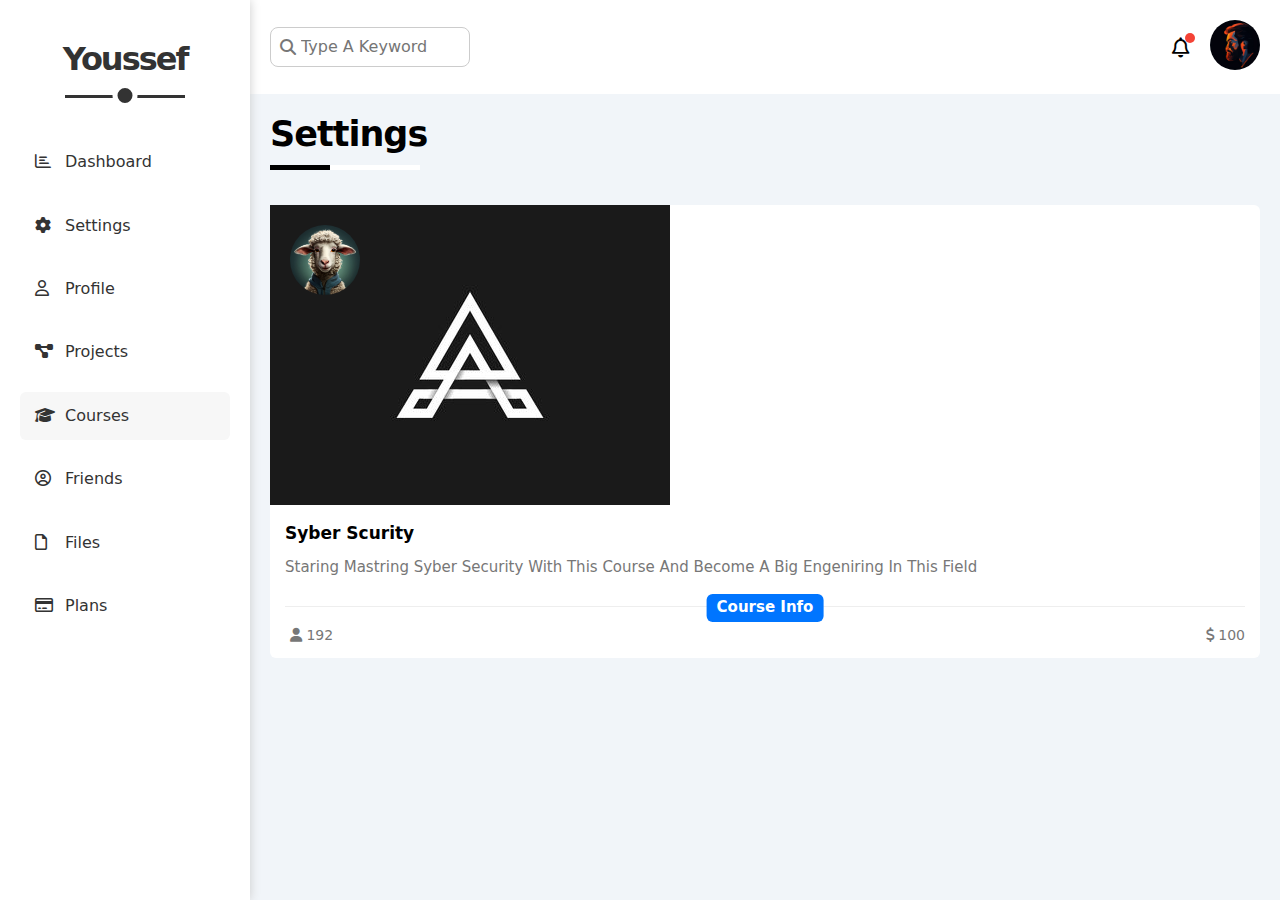
==== courses.html @ e4a26a08 "update the name of grid destribution" ====
<!DOCTYPE html>
<html lang="en">
<head>
    <meta charset="UTF-8">
    <meta name="viewport" content="width=device-width, initial-scale=1.0">
    <!-- framework file  -->
    <link rel="stylesheet" href="./css/framework.css">
    <!-- main css file for home page  -->
    <link rel="stylesheet" href="./css/dashboard.css">
    <!-- normalize css file  -->
    <link rel="stylesheet" href="./css/normalize.css">
    <!-- Font Awesome css file  -->
    <link rel="stylesheet" href="./css/all.min.css">
    <title>Dashboard</title>
</head>
<body>
    <div class="page d-flex">
        <!-- Start Side Bar  -->
        <div class="side-bar p-relative bg-white p-20">
            <h1 class="logo txt-c p-relative">Youssef</h1>
            <nav>
                <ul class="link">
                    <li class="rad-6 tt-capital"><a href="index.html"><i class="fa-regular fa-chart-bar fa-fw"></i><span class="hide-mobile">Dashboard</span></a></li>
                    <li class="rad-6 tt-capital"><a href="setting.html"><i class="fa-solid fa-gear fa-fw"></i><span class="hide-mobile">settings</span></a></li>
                    <li class="rad-6 tt-capital"><a href="profile.html"><i class="fa-regular fa-user fa-fw"></i><span class="hide-mobile">profile</span></a></li>
                    <li class="rad-6 tt-capital"><a href="projects.html"><i class="fa-solid fa-diagram-project fa-fw"></i><span class="hide-mobile">projects</span></a></li>
                    <li class="active rad-6 tt-capital"><a href="courses.html"><i class="fa-solid fa-graduation-cap fa-fw"></i><span class="hide-mobile">courses</span></a></li>
                    <li class="rad-6 tt-capital"><a href="friends.html"><i class="fa-regular fa-circle-user fa-fw"></i><span class="hide-mobile">friends</span></a></li>
                    <li class="rad-6 tt-capital"><a href="files.html"><i class="fa-regular fa-file fa-fw"></i><span class="hide-mobile">files</span></a></li>
                    <li class="rad-6 tt-capital"><a href="plans.html"><i class="fa-regular fa-credit-card fa-fw"></i><span class="hide-mobile">plans</span></a></li>
                </ul>
            </nav>
        </div>
        <!-- End Side Bar  -->
        <div class="content flex-1">
            <!-- Start Page header  -->
            <div class="header d-flex p-20 s-between aling-c bg-white p-relative">
                <div class="search p-relative">
                    <i class="fas fa-search p-absolute v-center"></i>
                    <input type="search" placeholder="type a keyword" class="p-10 rad-8">
                </div>
                <div class="profile flex-between">
                    <i class="fa-regular fa-bell fa-lg mr-20 p-relative"><span class="p-absolute rad-half"></span></i>
                    <a href="profile.html"><img src="./images/user-profile.jpeg" alt="user profile" class="rad-half"></a>
                </div>
            </div>
            <!-- End Page header  -->
            <h1 class="content-title">Settings</h1>
            <!-- Start Courses contents -->
            <div class="course-content grid-lg p-20">
                <div class="card bg-white rad-6 p-relative">
                    <img src="./images/team1.jpeg" alt="owner" class="p-absolute circle-110 left-0 top-0 p-20">
                    <img src="./images/course-01.jpg" alt="course imgae" class="mw-100">
                    <div class="info p-15 p-relative">
                        <h3 class="d-block fs-17 mb-10 tt-capital m-0">Syber Scurity</h3>
                        <p class="m-0 c-777 tt-capital fs-15 pb-25 lh-18 sp-border">Staring Mastring Syber security with this course and become a big engeniring in this field</p>
                        <span class="p-absolute h-center primary-button bg-blue bottom-0">Course info</span>
                    </div>
                    <div class="p-15 pt-5 d-flex s-between c-777 fs-14">
                        <div class="client">
                            <i class="fas fa-user pl-5"></i>
                            <span>192</span>
                        </div>
                        <div class="price">
                            <i class="fas fa-dollar pl-5"></i>
                            <span>100</span>
                        </div>
                    </div>
                </div>
            </div>
            <!-- End Courses content  -->
        </div>
    </div>
</body>
---- css/framework.css ----
/* Start Gloabl value  */
* {
    -webkit-box-sizing: border-box;
    -moz-box-sizing: border-box;
    -o-box-sizing: border-box;
    -ms-box-sizing: border-box;
    box-sizing: border-box;
    outline: none;
}
/* End Gloabl value  */

/* Variables  */
:root {
    --main-transition : .3s;
    --text-color: #777;
    --blue-color: #0075FF;
    --orange-color: #F59E0B;
    --green-color: #22C55E;
    --red-color: #F44336;
}
/* Variables  */

/* Start box  */
.d-block {
    display: block;
}
.d-flex {
    display: flex;
}
.flex-column {
    display: flex;
    flex-direction: column;
}
.flex-wrap {
    flex-wrap: wrap;
}
.s-between {
    justify-content: space-between;
}
.s-around {
    justify-content: space-around;
}
.flex-end {
    justify-content: flex-end;
}
.flex-start {
    justify-content: flex-start;
}
.aling-c {
    align-items: center;
}
.aling-start {
    align-items: flex-start;
}
.aling-end {
    align-items: flex-end;
}
.flex-1 {
    flex: 1;
}
.grow-1 {
    flex-grow: 1;
}
.grow-2 {
    flex-grow: 2;
}
.grow-3 {
    flex-grow: 3;
}
.flex-between {
    display: flex;
    justify-content: space-between;
    align-items: center;
}
.flex-center {
    display: flex;
    justify-content: center;
    align-items: center;
}
.mw-100 {
    max-width: 100%;
}
.full-w {
    width: 100%;
}
.full-h {
    height: 100%;
}
.circle-10 {
    width: 10px;
    height: 10px;
    border-radius: 50%;
}
.circle-20 {
    width: 20px;
    height: 20px;
    border-radius: 50%;
}
.circle-30 {
    width: 30px;
    height: 30px;
    border-radius: 50%;
}
.circle-40 {
    width: 40px;
    height: 40px;
    border-radius: 50%;
}
.circle-50 {
    width: 50px;
    height: 50px;
    border-radius: 50%;
}
.circle-60 {
    width: 60px;
    height: 60px;
    border-radius: 50%;
}
.circle-70 {
    width: 70px;
    height: 70px;
    border-radius: 50%;
}
.circle-80 {
    width: 80px;
    height: 80px;
    border-radius: 50%;
}
.circle-90 {
    width: 90px;
    height: 90px;
    border-radius: 50%;
}
.circle-100 {
    width: 100px;
    height: 100px;
    border-radius: 50%;
}
.circle-110 {
    width: 110px;
    height: 110px;
    border-radius: 50%;
}
.circle-120 {
    width: 120px;
    height: 120px;
    border-radius: 50%;
}

/* Start box  */

/* Start Color  */
.c-white {
    color: #fff;
}
.c-777 {
    color: #777;
}
.black-c {
    color: #000;
}
.blue-c {
    color: var(--blue-color);
}
.green-c {
    color: var(--green-color);
}
.orange-c {
    color: var(--orange-color);
}
.red-c {
    color: var(--red-color);
}
.bg-white {
    background-color: white;
}
.bg-eee {
    background-color: #EEEEEE;
}
.bg-blue {
    background-color: var(--blue-color);
}
.bg-green {
    background-color: var(--green-color);
}
.bg-orange {
    background-color: var(--orange-color);
}
.bg-red {
    background-color: var(--red-color);
}
/* End Color  */

/* Start Padding & Margin & gap  */
.p-5-10 {
    padding: 5px 10px;
}
.p-10 {
    padding: 10px;
}
.p-15 {
    padding: 15px;
}
.p-20 {
    padding: 20px;
}
.p-25 {
    padding: 25px;
}
.p-30 {
    padding: 30px;
}
.p-35 {
    padding: 35px;
}
.pt-5 {
    padding-top: 5px;
}
.pt-10 {
    padding-top: 10px;
}
.pt-15 {
    padding-top: 15px;
}
.pt-20 {
    padding-top: 20px;
}
.pt-25 {
    padding-top: 25px;
}
.pr-5 {
    padding-right: 5px;
}
.pr-10 {
    padding-right: 10px;
}
.pr-15 {
    padding-right: 15px;
}
.pr-20 {
    padding-right: 20px;
}
.pr-25 {
    padding-right: 25px;
}
.pb-5 {
    padding-bottom: 5px;
}
.pb-10 {
    padding-bottom: 10px;
}
.pb-15 {
    padding-bottom: 15px;
}
.pb-20 {
    padding-bottom: 20px;
}
.pb-25 {
    padding-bottom: 25px;
}
.pl-5 {
    padding-left: 5px;
}
.pl-10 {
    padding-left: 10px;
}
.pl-15 {
    padding-left: 15px;
}
.pl-20 {
    padding-left: 20px;
}
.pl-25 {
    padding-left: 25px;
}
.m-0 {
    margin: 0;
}
.m-15-0 {
    margin: 15px 0;
}
.mt-5 {
    margin-top: 5px;
}
.mt-10 {
    margin-top: 10px;
}
.mt-15 {
    margin-top: 15px;
}
.mt-20 {
    margin-top: 20px;
}
.mt-25 {
    margin-top: 25px;
}
.mr-10 {
    margin-right: 10px;
}
.mr-20 {
    margin-right: 20px;
}
.mb-5 {
    margin-bottom: 5px;
}
.mb-10 {
    margin-bottom: 10px;
}
.mb-15 {
    margin-bottom: 15px;
}
.mb-20 {
    margin-bottom: 20px;
}
.mb-25 {
    margin-bottom: 25px;
}
.ml-auto {
    margin-left: auto;
}
.ml-20 {
    margin-left: 20px;
}
.gap-5 {
    gap: 5px;
}
.gap-10 {
    gap: 10px;
}
.gap-15 {
    gap: 15px;
}
.gap-20 {
    gap: 20px;
}
.gap-25 {
    gap: 25px;
}
.gap-30 {
    gap: 30px;
}
.gap-35 {
    gap: 35px;
}
.gap-40 {
    gap: 40px;
}
/* End Padding & Margin  */

/* Start Postion  */
.p-relative {
    position: relative;
}
.p-absolute {
    position: absolute;
}
.v-center {
    top: 50%;
    transform: translateY(-50%);
}
.h-center {
    left: 50%;
    transform: translateX(-50%);
}
.top-0 {
    top: 0;
}
.top-100 {
    top: 100%;
}
.right-0 {
    right: 0;
}
.right-100 {
    right: 100%;
}
.bottom-0 {
    bottom: 0;
}
.bottom-100 {
    bottom: 100%;
}
.left-0 {
    left: 0;
}
.left-100 {
    left: 100%;
}
/* End Postion  */

/* Start Font  */
.txt-c {
    text-align: center;
}
.txt-l {
    text-align: left;
}
.txt-r {
    text-align: right;
}
.tt-capital {
    text-transform: capitalize;
}
.fw-normal {
    font-weight: normal;
}
.fw-bold {
    font-weight: bold;
}
.fs-11 {
    font-size: 11px;
}
.fs-12 {
    font-size: 12px;
}
.fs-13 {
    font-size: 13px;
}
.fs-14 {
    font-size: 14px;
}
.fs-15 {
    font-size: 15px;
}
.fs-17 {
    font-size: 17px;
}
.fs-18 {
    font-size: 18px;
}
.fs-19 {
    font-size: 19px;
}
.lh-16 {
    line-height: 1.6;
}
.lh-18 {
    line-height: 1.8;
}
/* End Font  */

/* Start Border  */
.rad-6 {
    border-radius: 6px;
}
.rad-8 {
    border-radius: 8px;
}
.rad-half {
    border-radius: 50%;
}
.b-none {
    border: none;
}
/* End Border  */

/* Start Responsive  */
@media (max-width:767px) {
    .hide-mobile {
        display: none;
    }
    .block-mobile {
        display: block;
    }
    .column-mobile {
        flex-direction: column;
    }
    .txt-c-mobile {
        text-align: center;
    }
}
.responsive-table {
    overflow-x: auto;
}
/* End Responsive  */

/* Start State  */
.pointer {
    cursor: pointer;
}
/* End State  */

/* Start Components  */

/* Content Title  */
.content-title {
    position: relative;
    text-transform: capitalize;
    letter-spacing: -1px;
    font-size: 35px;
    padding: 20px;
    margin: 0 0 10px 0;
}
.content-title::after {
    content: "";
    position: absolute;
    width: 150px;
    height: 5px;
    left: 20px;
    bottom: 5px;
    background-image: linear-gradient(90deg, black 40%, white 40%);
}

/* Grid Disrbuation  */
@media (min-width:768px) {
    .grid-400 {
        display: grid;
        grid-template-columns: repeat(auto-fill,minmax(400px,1fr));
        gap: 20px;
    }
    .grid-400 > div {
        margin: 0 !important;
    }
}
/* Buttons  */
.primary-button {
    padding: 5px 10px;
    color: #fff;
    font-weight: bold;
    font-size: 15px;
    border-radius: 6px;
    text-transform: capitalize;
    display: flex;
    justify-content: center;
    align-items: center;
    width: fit-content;
    border: none;
}

/* seperator border  */
.sp-border {
    border-bottom: 1px solid #eee;
}

/* switch button  */
.switch-btn {
    align-self: flex-end;
}
.switch-btn input {
    appearance: none;
}
.switch-btn label {
    position: relative;
    display: block;
    width: 70px;
    height: 30px;
    border: 1px solid #ccc;
    border-left: none;
    border-radius: 16px;
    overflow: hidden;
    cursor: pointer;
}
.switch-btn label::before {
    font-family: "Font Awesome 6 Free";
    content: "\f00d";
    font-weight: 900;
    left: 0;
    position: absolute;
    width: fit-content;
    height: 100%;
    background-color: #ccc;
    display: flex;
    align-items: center;
    padding: 0 10px;
    border-radius: 16px;
    color: #fff;
}
.switch-btn label::after {
    position: absolute;
    font-family: "Font Awesome 6 Free";
    content: "\f00c";
    font-weight: 900;
    width: calc(100%  + 1px);
    height: calc(100%  + 2px);
    background-color: var(--blue-color);
    border-radius: 10px;
    left: -101%;
    transition: var(--main-transition);
    display: flex;
    align-items: center;
    justify-content: flex-end;
    padding: 0 10px 0 0;
    box-sizing: border-box;
    color: #fff;
}
.switch-btn input:checked + label::after{
    left: 0;
}

/* Primary Checkbox  */

.primary-checkbox {
    display: flex;
    flex-direction: row-reverse;
    justify-content: flex-end;
    align-items: center;
    user-select: none;
}
.primary-checkbox > input {
    visibility: hidden;
}
.primary-checkbox > div {
    width: 14px;
    height: 14px;
    border-radius: 3px;
    border: 1px solid #aaa;
    margin-right: 10px;
    position: relative;
    transition: .3s;
}
.primary-checkbox:hover > div {
    border: 1px solid var(--blue-color);
}
.primary-checkbox > div::before {
    content: "\f00c";
    font-family: "Font Awesome 6 Free";
    font-weight: 900;
    position: absolute;
    left: 50%;
    top: 50%;
    transform: translate(-50%,-50%) rotate(230deg);
    font-size: 11px;
    width: 0%;
    height: 0%;
    border-radius: 3px;
    color: #fff;
    background-color: var(--blue-color);
    z-index: 2;
    display: flex;
    opacity: 0;
    justify-content: center;
    align-items: center;
    transition: .3s;
}
.primary-checkbox > input:checked + div::before {
    width: 100%;
    height: 100%;
    opacity: 1;
    transform: translate(-50%,-50%) rotate(0deg);
    border: 1px solid var(--blue-color);
}

/* Circle Checkbox  */

.primary-radio {
    display: flex;
    flex-direction: row-reverse;
    justify-content: flex-end;
    align-items: center;
    user-select: none;
}
.primary-radio > input {
    visibility: hidden;
}
.primary-radio > div {
    width: 20px;
    height: 20px;
    border-radius: 50%;
    border: 2px solid #aaa;
    margin-right: 10px;
    position: relative;
    transition: .3s;
}
.primary-radio > div::before {
    content: "";
    position: absolute;
    left: 50%;
    top: 50%;
    transform: translate(-50%,-50%);
    font-size: 11px;
    width: 0%;
    height: 0%;
    border-radius: 50%;
    color: #fff;
    background-color: var(--blue-color);
    z-index: 2;
    display: flex;
    opacity: 0;
    justify-content: center;
    align-items: center;
    transition: .3s;
}
.primary-radio > input:checked + div {
    border: 2px solid var(--blue-color);
}
.primary-radio > input:checked + div::before {
    width: 60%;
    height: 60%;
    opacity: 1;
    transform: translate(-50%,-50%);
}

/* pro radio button  */
.pro-radio > input[type = "radio"]{
    display: none;
}
.pro-radio > div{
    display: flex;
    flex-direction: column;
    align-items: center;
    gap: 10px;
    border: 2px solid #eee;
    padding: 20px;
    border-radius: 8px;
    transition: .3s;
}
.pro-radio > input[type = "radio"]:checked + div {
    border-color: var(--blue-color);
    color: var(--blue-color);
}

/* End Components  */
---- css/dashboard.css ----
/* Start Global Properties  */
* {
    -webkit-box-sizing: border-box;
    -moz-box-sizing: border-box;
    -o-box-sizing: border-box;
    -ms-box-sizing: border-box;
    box-sizing: border-box;
    outline: none;
}

body {
    font-family: system-ui, -apple-system, BlinkMacSystemFont, 'Segoe UI', Roboto, Oxygen, Ubuntu, Cantarell, 'Open Sans', 'Helvetica Neue', sans-serif;
}

html {
    scroll-behavior: smooth;
}

a {
    text-decoration: none;
}

ul {
    list-style: none;
    padding: 0;
}

::placeholder {
    transition: var(--main-transition);
}

:focus::placeholder {
    opacity: 0;
}

/* End Global Properties  */

/* Start Variables  */
:root {
    --main-transition : .3s;
    --text-color: #777;
    --blue-color: #0075FF;
    --orange-color: #F59E0B;
    --green-color: #22C55E;
    --red-color: #F44336;
}
/* End Variables  */

.page {
    background-color: #F1F5F9;
    min-height: 100vh;
}

/* Start side bar  */
.side-bar {
    color: #333;
    width: 250px;
    box-shadow: 0 0 10px #ccc;
    z-index: 1;
}

@media (max-width:767px) {
    .side-bar {
        width: 60px;
        padding: 10px;
    }
}

.side-bar .logo{
    margin-bottom: 60px;
    letter-spacing: -2px;
}

@media (min-width:768px) {
    .side-bar .logo::before,
    .side-bar .logo::after {
        content: "";
        position: absolute;
        left: 50%;
        background-color: #333;
        transform: translateX(-50%);
    }
    .side-bar .logo::before {  
        height: 3px;
        width: 120px;
        bottom: -20px;
    }
    .side-bar .logo::after {
        height: 15px;
        width: 15px;
        border-radius: 50%;
        border: 5px solid #fff;
        bottom: -30px;
    }
}

@media (max-width:767px) {
    .side-bar .logo {
        font-size: 15px;
        margin-bottom: 15px;
    }
}

.side-bar nav ul li{
    margin-bottom: 15px;
    transition: var(--main-transition);
}

.side-bar nav ul li:hover {
    background-color: #f7f7f7;
}

.side-bar nav ul li a{
    display: block;
    padding: 15px;
    color: #333;
}

.side-bar nav ul li i{
    padding-right: 30px;
}

.page .side-bar .link .active {
    background-color: #f7f7f7;
}
/* End side bar  */

.page .content {
    overflow: hidden;
}

/* Start Page Header  */
.header .search i{
    left: 10px;
    color: var(--text-color);
}

.header .search input{
    border: 1px solid #ccc;
    padding: 10px 20px 10px 30px;
    width: 200px;
    transition: var(--main-transition);
}

@media (min-width:768px) {
    .header .search input:focus {
        width: 300px;
    }
}

.header .search input::placeholder {
    text-transform: capitalize;
}

.header .profile i span{
    background-color: #F44336;
    width: 10px;
    height: 10px;
    bottom: 5px;
    right: -5px;
}

.header img {
    width: 50px;
}
/* End Page he.header  */

/* Start Dashboard Content  */

.dashboard-content .box{
    margin-bottom: 20px;
    overflow: hidden;
}

/* Welcome  */

.dashboard-content .box .head span {
    color: var(--text-color);
}

.dashboard-content .box .head .image img {
    width: 200px;
}

.dashboard-content .box .head > img {
    width: 60px;
    bottom: -30px;
    border: 5px solid #fff;
}

.dashboard-content .box .sumrise {
    margin: 50px 0 10px;
    border: 2px solid #f5f5f5;
    border-left: none;
    border-right: none;
    padding-top: 0;  
}

.dashboard-content .box .sumrise h4{
    font-size: 18px;
    font-weight: normal;
}

.dashboard-content .box .sumrise span{
    color: var(--text-color);
    font-size: 15px;
}

.dashboard-content .box .button .profile-button {
    background-color: var(--blue-color);
}

/* Quick Draft  */

.dashboard-content .box .draft input {
    margin-bottom: 30px;
}

.dashboard-content .box .draft input::placeholder {
    transition: var(--main-transition);
}

.dashboard-content .box .draft input:focus::placeholder {
    opacity: 0;
}

.dashboard-content .box .draft textarea {
    resize: none;
    height: 200px;
}

.dashboard-content .box .draft textarea::placeholder {
    transition: var(--main-transition);
}

.dashboard-content .box .draft textarea:focus::placeholder {
    opacity: 0;
} 

.dashboard-content .box .save-button {
    background-color: var(--blue-color);
}
/* End Dashboard Content  */

/* Start Targets  */

.dashboard-content .box .progress:not(:last-of-type) {
    margin-bottom: 10px;
}

.dashboard-content .box .progress:first-of-type .icon{
    background-color: #CCE3FF;
}

.dashboard-content .box .progress:nth-of-type(2) .icon{
    background-color: #FDECCE;
}

.dashboard-content .box .progress:last-of-type .icon{
    background-color: #D3F3DF;
}

.dashboard-content .box .progress .icon  {
    font-size: 20px;
}

.dashboard-content .box .progress:first-of-type .icon i{
    color: var(--blue-color);
}

.dashboard-content .box .progress:nth-of-type(2) .icon i{
    color: var(--orange-color);
}

.dashboard-content .box .progress:last-of-type .icon i{
    color: var(--green-color);
}


.dashboard-content .box .progress .info h3{
    margin: 10px 0;
}

.dashboard-content .box .progress .info span:first-of-type {
    color: var(--text-color);
}

.dashboard-content .box .progress .info .progress-bar {
    display: block;
    height: 5px;
}

.dashboard-content .box .progress .info .prog::before {
    content: "";
    position: absolute;
    width: 100%;
    height: 100%;
    left: 0;
    bottom: 0;
    z-index: 0;
}

.dashboard-content .box .progress .info .progress-bar::after {
    content: attr(data-progress);
    position: absolute;
    color: #fff;
    height: 10px;
    width: 15px;
    border-radius: 4px;
    display: flex;
    justify-content: center;
    align-items: center;
    left: 100%;
    bottom: 15px;
    padding: 5px 8px;
    text-align: center;
    font-size: 10px;
    z-index: 0;
    transform: translateX(-50%);
}

.dashboard-content .box .progress:first-of-type .info .progress-bar::after {
    background-color: var(--blue-color);
}

.dashboard-content .box .progress:nth-of-type(2) .info .progress-bar::after {
    background-color: var(--orange-color);
}

.dashboard-content .box .progress:last-of-type .info .progress-bar::after {
    background-color: var(--green-color);
}

.dashboard-content .box .progress .info .progress-bar::before {
    content: "";
    position: absolute;
    color: #fff;
    height: 0;
    width: 0;
    left: 100%;
    transform: translateX(-50%);
    bottom: 0px;
    z-index: 0;
    border: 10px solid;
}

.dashboard-content .box .progress:first-of-type .info .progress-bar::before {
    border-color: var(--blue-color) transparent transparent transparent;
}

.dashboard-content .box .progress:nth-of-type(2) .info .progress-bar::before {
    border-color: var(--orange-color) transparent transparent transparent;
}

.dashboard-content .box .progress:last-of-type .info .progress-bar::before {
    border-color: var(--green-color) transparent transparent transparent;
}

.dashboard-content .box .progress:first-of-type .info .prog::before {
    background-color: #CCE3FF;
}

.dashboard-content .box .progress:nth-of-type(2) .info .prog::before {
    background-color: #FDECCE;
}

.dashboard-content .box .progress:last-of-type .info .prog::before {
    background-color: #D3F3DF;
}

.dashboard-content .box .progress:first-of-type .info .progress-bar{
    background-color: var(--blue-color);
}

.dashboard-content .box .progress:nth-of-type(2) .info .progress-bar{
    background-color: var(--orange-color);
}

.dashboard-content .box .progress:last-of-type .info .progress-bar{
    background-color: var(--green-color);
}
/* End Targets  */

/* Start Stats  */
.dashboard-content .box .tickets {
    flex-wrap: wrap;
}

.dashboard-content .box .tickets .ticket {
    flex-basis: calc((100% - 20px) / 2);
    border: 1px solid #ccc;
}

.dashboard-content .box .tickets .ticket h2{
    margin: 10px 0 5px;
}

.dashboard-content .box .tickets .ticket span{
    font-size: 14px;
}
/* End Stats  */

/* Start latest News  */
.dashboard-content .box .reports .report {
    margin-bottom: 15px;
    padding: 15px 0;
}

.dashboard-content .box .reports .report:not(:last-child) {
    border-bottom: 1px solid #eee;
}

@media (min-width:768px) {
    .dashboard-content .box .reports .report .report-short img {
        width: 100px;
    }
}

.dashboard-content .box .reports .report .report-short p {
    font-size: 14px;
}

.dashboard-content .box .reports .report span {
    width: 100px;
}
/* End latest News  */

/* Start latest tasks  */

.dashboard-content .box .tasks .task {
    padding: 10px 0;
}

.dashboard-content .box .tasks .task:not(:last-child) {
    border-bottom: 1px solid #eee;
}

.dashboard-content .box .tasks .task.done {
    text-decoration: line-through;
    opacity: .4;
}

.dashboard-content .box .tasks .task .delete {
    transition: var(--main-transition);
}

.dashboard-content .box .tasks .task .delete:hover {
    color: var(--red-color);
}

/* End latest tasks  */

/* Start latest files  */
.dashboard-content .box .files .file {
    padding: 10px 0;
}

.dashboard-content .box .files .file:not(:last-child) {
    border-bottom: 1px solid #eee;
}

.dashboard-content .box .files .file img {
    width: 40px;
    max-width: 100%;
}
/* End latest files  */

/* Start last projects  */
.dashboard-content .box .pointes .point span {
    width: 30px;
    height: 30px;
    border: 3px solid var(--blue-color);
}

.dashboard-content .box .pointes .point:not(:last-child) span::before {
    content: "";
    position: absolute;
    width: 3px;
    height: 25px;
    background-color: var(--blue-color);
    left: 50%;
    top: 100%;
    transform: translateX(-50%);
}

.dashboard-content .box .pointes .point span::after {
    content: "";
    position: absolute;
    width: 20px;
    height: 20px;
    border-radius: 50%;
    left: 50%;
    top: 50%;
    transform: translate(-50%,-50%);
}

.dashboard-content .box .pointes .point span.releized::after  {
    background-color: var(--blue-color);
}

.dashboard-content .box .pointes .point span.next::after  {
    animation: color-change .8s linear infinite alternate;
}

.dashboard-content .box .project-image {
    width: 150px;
    animation: fly 2s ease-in;
}

@keyframes fly {
    0% {
        transform: translateY(0);
    }
    100% {
        transform: translateY(-500px);
    }
}

@keyframes color-change {
    from {
        background-color: #fff;
    }
    to {
        background-color: #CCE3FF;
    }
}
/* End last projects  */

/* Start reminders  */

.dashboard-content .box .reminder > span {
    width: 20px;
    height: 20px;
}

.dashboard-content .box .reminder > div {
    padding: 5px 20px;
}

.dashboard-content .box .reminder .detail::before {
    content: "";
    position: absolute;
    width: 3px;
    height: 100%;
    top: 0;
    left: 0;
}

.dashboard-content .box .reminder:nth-of-type(1) .detail::before{
    background-color: var(--blue-color);
}

.dashboard-content .box .reminder:nth-of-type(2) .detail::before{
    background-color: var(--orange-color);
}
.dashboard-content .box .reminder:nth-of-type(3) .detail::before{
    background-color: var(--green-color);
}

.dashboard-content .box .reminder:nth-of-type(4) .detail::before{
    background-color: var(--red-color);
}

/* End reminders  */

/* Start Post  */

/* There is nothing  */

/* End Post  */

/* Start Social  */

.dashboard-content .box .social {
    padding: 15px 10px 15px 60px;
    height: 60px;
}

.dashboard-content .box .social.twitter {
    background-color: #D2ECFC;
    color: #1DA1F2;
}

.dashboard-content .box .social.facebook {
    background-color: #D1E4FC;
    color: #1877F2;
}

.dashboard-content .box .social.youtube {
    background-color: #FFCCCC;
    color: #FF2D2D;
}
.dashboard-content .box .social.linkedin {
    background-color: #CCE4F0;
    color: #0077B5;
}

.dashboard-content .box .social span:first-of-type {
    width: 50px;
    height: 100%;
    z-index: 1;
}

.dashboard-content .box .social.twitter span:first-of-type  {
    background-color: #1DA1F2;
}

.dashboard-content .box .social.facebook span:first-of-type  {
    background-color: #1877F2;
}

.dashboard-content .box .social.youtube span:first-of-type  {
    background-color: #FF2D2D;
}

.dashboard-content .box .social.linkedin span:first-of-type  {
    background-color: #0077B5;
}

.dashboard-content .box .social span:last-of-type {
    right: 10px;
}

.dashboard-content .box .social.twitter span:last-of-type {
    background-color: #1DA1F2;
}

.dashboard-content .box .social.facebook span:last-of-type {
    background-color: #1877F2;
}

.dashboard-content .box .social.youtube span:last-of-type {
    background-color: #FF2D2D;
}

.dashboard-content .box .social.linkedin span:last-of-type {
    background-color: #0077B5;
}

/* End Social  */

/* Start Projects  */
.dashboard-content .projects {
    grid-column: 1 / -1;
    overflow-x: auto;
}

.dashboard-content .projects table {
    border-collapse: collapse;
    min-width: 1000px;
}

.dashboard-content .projects table td{
    padding: 15px 10px;
    border: 1px solid #eee;
}

.dashboard-content .projects table img {
    width: 40px;
    border: 2px solid #fff;
    position: relative;
    z-index: 0;
}

.dashboard-content .projects table img:hover {
    z-index: 1;
}

.dashboard-content .projects table td img:not(:first-child) {
    margin-left: -20px;
}
/* ENd Projects  */

/* Start Css for Settings Page  */

.settings-content > div {
    margin-bottom: 20px;
    overflow: hidden;
}

/* Start Site Control  */

.settings-content .site-control textarea {
    height: 200px;
    resize: none;
    border: 1px solid #ccc;
}

.settings-content .site-control textarea::placeholder {
    font-family: monospace;
    font-size: 1rem;
    transition: var(--main-transition);
}

.settings-content .site-control textarea:focus::placeholder {
    opacity: 0;
}

/* End Site Control  */

/* Start General Info  */

.general-info form input:not([type = "submit"]) {
    border: 1px solid #ccc;
}

.general-info form input[type = "email"] {
    color: var(--text-color);
    background-color: #F1F5F9;
    cursor: not-allowed;
}
/* End General Info  */

/* Start Security Info  */

.security-info > div:nth-of-type(3) input[type="submit"] {
    color: #000;
    font-weight: normal;
}

/* End Security Info  */

/* Start Social info  */

.social-info .social {
    overflow: hidden;
    border: 1px solid #ddd;
}

.social-info .social .icon {
    width: 45px;
    height: 45px;
}

.social-info .social input {
    height: 45px;
    border: 1px solid #ddd;
    border-style: none none none solid;
    cursor: not-allowed;
}

/* End Social info  */

/* Start Widgets Control  */

/* End Widgets Control  */

/* Start Backup Manager  */

.backup-manager .plan {
    padding: 20px 0;
    border-top: 1px solid #eee;
}

/* End Backup Manager  */

/* End Css for Settings Page  */

/* Start Css for Profile Page  */

.presentation  .avatar{
    border-right: 1px solid #eee;
}

@media (max-width:767px) {
    .presentation  .avatar {
        border-bottom: 1px solid #eee;
        border-right: none;
    }
}

.presentation  .avatar .progress {
    width: 150px;
}

.presentation  .avatar .progress span{
    height: 10px;
}

.presentation .details .info {
    transition: var(--main-transition);
}

.presentation .details .info:hover {
    background-color: #f8f8f8;
}

.presentation .details .info .content {
    flex-wrap: wrap;
}

@media (max-width:767px) {
    .presentation .details {
        text-align: center;
    }
}

.presentation .details .info .content > div {
    min-width: 250px;
}

.presentation .details .switch-btn-profile-version {
    display: flex;
    justify-content: left;
}

@media (max-width:767px) {
    .presentation .details .switch-btn-profile-version {
        justify-content: center;
    }
}

.presentation .details .switch-btn-profile-version > label {
    width: 100px;
    height: 25px;
}

/* Start My skills  */

.profile-content .my-skills > div div{
    color: #000;
}

/* End My skills  */

/* End Css for Profile Page  */

/* Start Css for Projects Page  */

.projects-content > div {
    margin-bottom: 20px;
    overflow: hidden;
}

.projects-content .card .team img {
    border: 3px solid #fff;
    position: relative;
    z-index: 1;
}

.projects-content .card .team img:hover {
    z-index: 2;
}

.projects-content .card .team img:not(:first-of-type) {
    margin-left: -20px;
}

.projects-content .card div:nth-of-type(2) span {
    color: #000;
    font-weight: normal;
}

.projects-content .card .progress-price .progress-bar {
    width: 250px;
}

.projects-content .card .progress-price .progress-bar span {
    height: 10px;
}

/* End Css for Projects Page  */
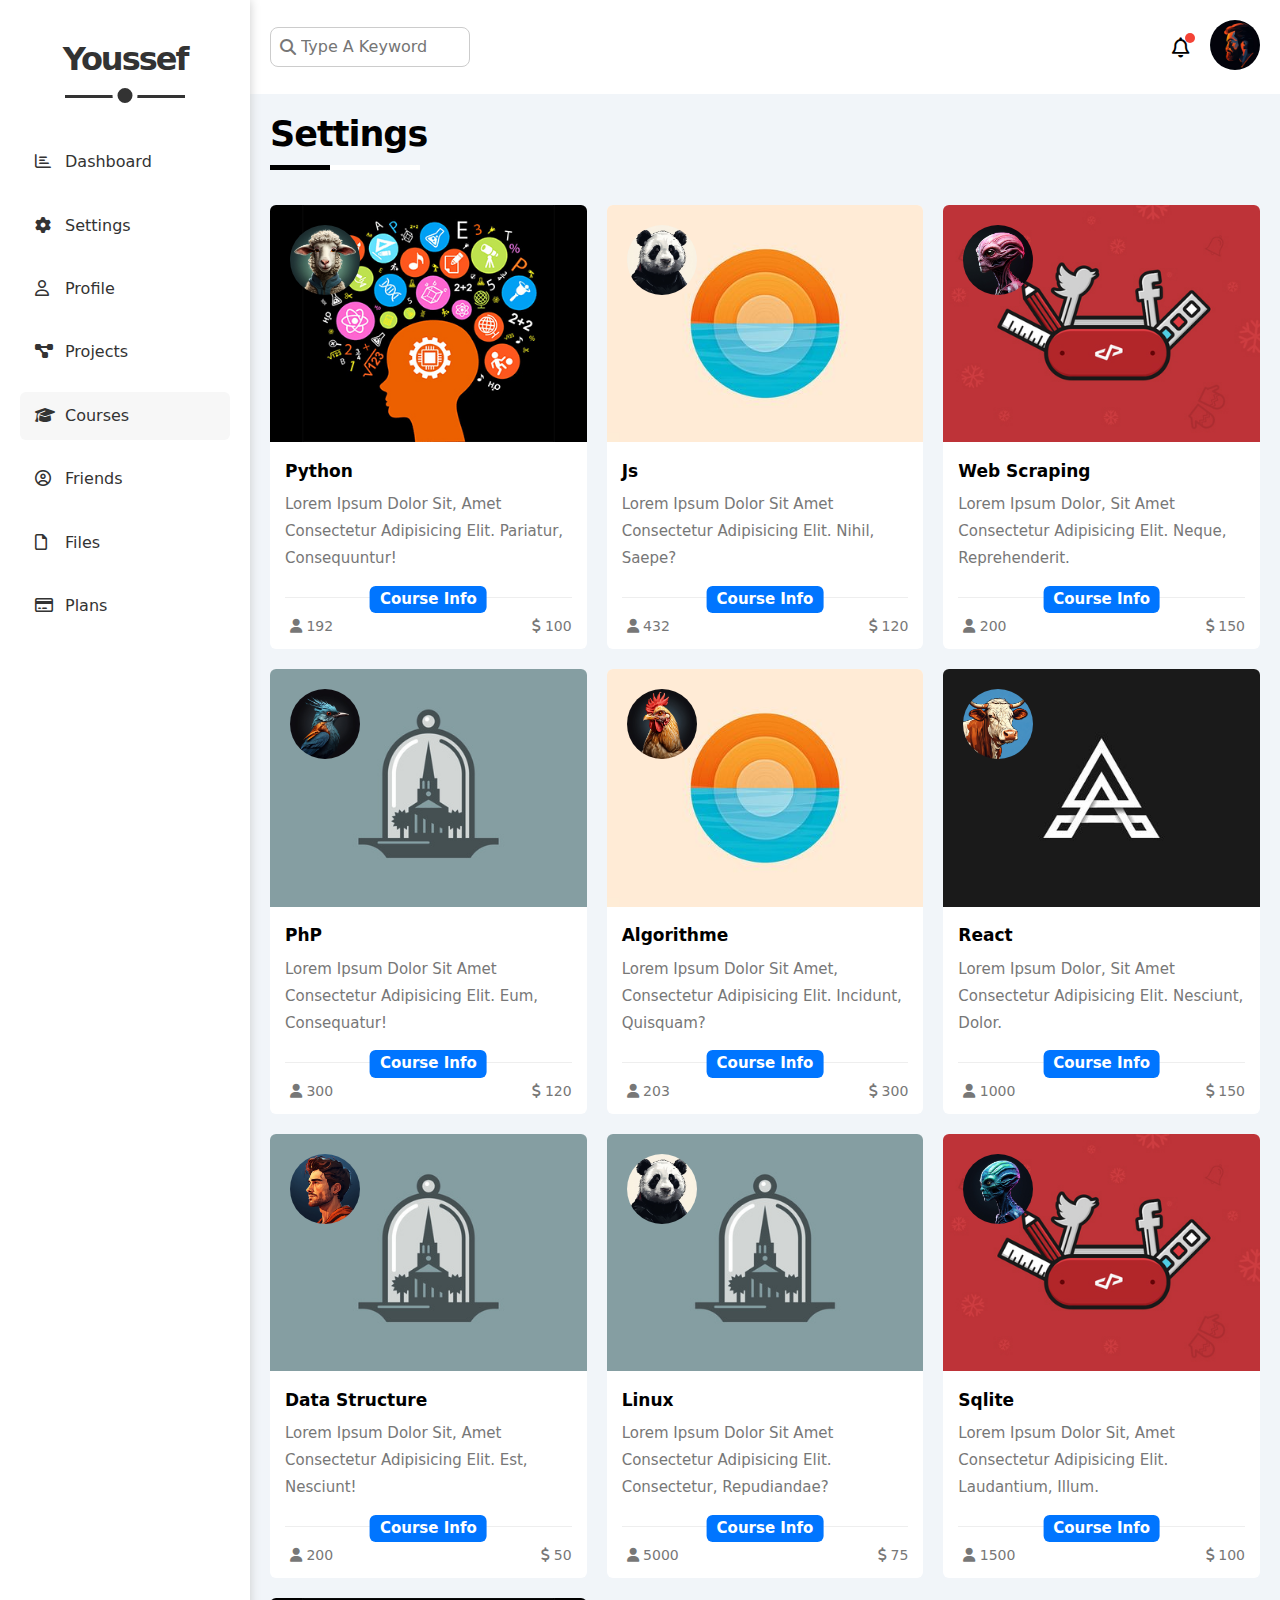
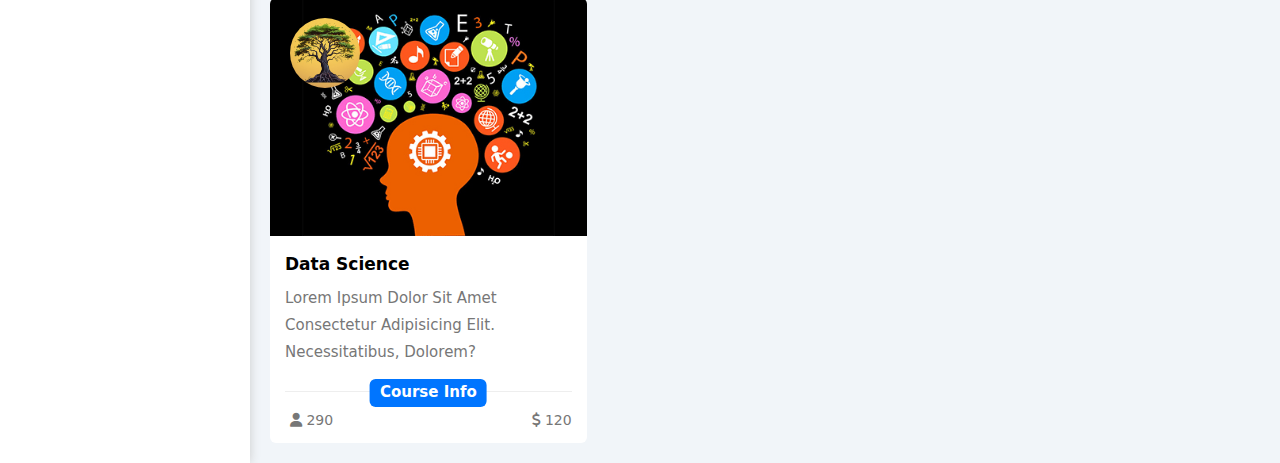
==== commit 28cee239: "add Courses page" ====
--- a/courses.html
+++ b/courses.html
@@ -47,13 +47,13 @@
             <!-- End Page header  -->
             <h1 class="content-title">Settings</h1>
             <!-- Start Courses contents -->
-            <div class="course-content grid-lg p-20">
+            <div class="course-content grid-300 p-20">
                 <div class="card bg-white rad-6 p-relative">
                     <img src="./images/team1.jpeg" alt="owner" class="p-absolute circle-110 left-0 top-0 p-20">
-                    <img src="./images/course-01.jpg" alt="course imgae" class="mw-100">
-                    <div class="info p-15 p-relative">
-                        <h3 class="d-block fs-17 mb-10 tt-capital m-0">Syber Scurity</h3>
-                        <p class="m-0 c-777 tt-capital fs-15 pb-25 lh-18 sp-border">Staring Mastring Syber security with this course and become a big engeniring in this field</p>
+                    <img src="./images/course-02.jpg" alt="course image" class="mw-100">
+                    <div class="info p-15 p-relative">
+                        <h3 class="d-block fs-17 mb-10 tt-capital m-0">Python</h3>
+                        <p class="m-0 c-777 tt-capital fs-15 pb-25 lh-18 sp-border">Lorem ipsum dolor sit, amet consectetur adipisicing elit. Pariatur, consequuntur!</p>
                         <span class="p-absolute h-center primary-button bg-blue bottom-0">Course info</span>
                     </div>
                     <div class="p-15 pt-5 d-flex s-between c-777 fs-14">
@@ -64,6 +64,177 @@
                         <div class="price">
                             <i class="fas fa-dollar pl-5"></i>
                             <span>100</span>
+                        </div>
+                    </div>
+                </div>
+                <div class="card bg-white rad-6 p-relative">
+                    <img src="./images/team3.jpeg" alt="owner" class="p-absolute circle-110 left-0 top-0 p-20">
+                    <img src="./images/course-03.jpg" alt="course image" class="mw-100">
+                    <div class="info p-15 p-relative">
+                        <h3 class="d-block fs-17 mb-10 tt-capital m-0">Js</h3>
+                        <p class="m-0 c-777 tt-capital fs-15 pb-25 lh-18 sp-border">Lorem ipsum dolor sit amet consectetur adipisicing elit. Nihil, saepe?</p>
+                        <span class="p-absolute h-center primary-button bg-blue bottom-0">Course info</span>
+                    </div>
+                    <div class="p-15 pt-5 d-flex s-between c-777 fs-14">
+                        <div class="client">
+                            <i class="fas fa-user pl-5"></i>
+                            <span>432</span>
+                        </div>
+                        <div class="price">
+                            <i class="fas fa-dollar pl-5"></i>
+                            <span>120</span>
+                        </div>
+                    </div>
+                </div>
+                <div class="card bg-white rad-6 p-relative">
+                    <img src="./images/team2.jpeg" alt="owner" class="p-absolute circle-110 left-0 top-0 p-20">
+                    <img src="./images/course-05.jpg" alt="course image" class="mw-100">
+                    <div class="info p-15 p-relative">
+                        <h3 class="d-block fs-17 mb-10 tt-capital m-0">Web Scraping</h3>
+                        <p class="m-0 c-777 tt-capital fs-15 pb-25 lh-18 sp-border">Lorem ipsum dolor, sit amet consectetur adipisicing elit. Neque, reprehenderit.</p>
+                        <span class="p-absolute h-center primary-button bg-blue bottom-0">Course info</span>
+                    </div>
+                    <div class="p-15 pt-5 d-flex s-between c-777 fs-14">
+                        <div class="client">
+                            <i class="fas fa-user pl-5"></i>
+                            <span>200</span>
+                        </div>
+                        <div class="price">
+                            <i class="fas fa-dollar pl-5"></i>
+                            <span>150</span>
+                        </div>
+                    </div>
+                </div>
+                <div class="card bg-white rad-6 p-relative">
+                    <img src="./images/team11.jpeg" alt="owner" class="p-absolute circle-110 left-0 top-0 p-20">
+                    <img src="./images/course-04.jpg" alt="course image" class="mw-100">
+                    <div class="info p-15 p-relative">
+                        <h3 class="d-block fs-17 mb-10 tt-capital m-0">PhP</h3>
+                        <p class="m-0 c-777 tt-capital fs-15 pb-25 lh-18 sp-border">Lorem ipsum dolor sit amet consectetur adipisicing elit. Eum, consequatur!</p>
+                        <span class="p-absolute h-center primary-button bg-blue bottom-0">Course info</span>
+                    </div>
+                    <div class="p-15 pt-5 d-flex s-between c-777 fs-14">
+                        <div class="client">
+                            <i class="fas fa-user pl-5"></i>
+                            <span>300</span>
+                        </div>
+                        <div class="price">
+                            <i class="fas fa-dollar pl-5"></i>
+                            <span>120</span>
+                        </div>
+                    </div>
+                </div>
+                <div class="card bg-white rad-6 p-relative">
+                    <img src="./images/team12.jpeg" alt="owner" class="p-absolute circle-110 left-0 top-0 p-20">
+                    <img src="./images/course-03.jpg" alt="course image" class="mw-100">
+                    <div class="info p-15 p-relative">
+                        <h3 class="d-block fs-17 mb-10 tt-capital m-0">Algorithme</h3>
+                        <p class="m-0 c-777 tt-capital fs-15 pb-25 lh-18 sp-border">Lorem ipsum dolor sit amet, consectetur adipisicing elit. Incidunt, quisquam?</p>
+                        <span class="p-absolute h-center primary-button bg-blue bottom-0">Course info</span>
+                    </div>
+                    <div class="p-15 pt-5 d-flex s-between c-777 fs-14">
+                        <div class="client">
+                            <i class="fas fa-user pl-5"></i>
+                            <span>203</span>
+                        </div>
+                        <div class="price">
+                            <i class="fas fa-dollar pl-5"></i>
+                            <span>300</span>
+                        </div>
+                    </div>
+                </div>
+                <div class="card bg-white rad-6 p-relative">
+                    <img src="./images/team9.jpeg" alt="owner" class="p-absolute circle-110 left-0 top-0 p-20">
+                    <img src="./images/course-01.jpg" alt="course image" class="mw-100">
+                    <div class="info p-15 p-relative">
+                        <h3 class="d-block fs-17 mb-10 tt-capital m-0">React</h3>
+                        <p class="m-0 c-777 tt-capital fs-15 pb-25 lh-18 sp-border">Lorem ipsum dolor, sit amet consectetur adipisicing elit. Nesciunt, dolor.</p>
+                        <span class="p-absolute h-center primary-button bg-blue bottom-0">Course info</span>
+                    </div>
+                    <div class="p-15 pt-5 d-flex s-between c-777 fs-14">
+                        <div class="client">
+                            <i class="fas fa-user pl-5"></i>
+                            <span>1000</span>
+                        </div>
+                        <div class="price">
+                            <i class="fas fa-dollar pl-5"></i>
+                            <span>150</span>
+                        </div>
+                    </div>
+                </div>
+                <div class="card bg-white rad-6 p-relative">
+                    <img src="./images/team4.jpeg" alt="owner" class="p-absolute circle-110 left-0 top-0 p-20">
+                    <img src="./images/course-04.jpg" alt="course image" class="mw-100">
+                    <div class="info p-15 p-relative">
+                        <h3 class="d-block fs-17 mb-10 tt-capital m-0">Data Structure</h3>
+                        <p class="m-0 c-777 tt-capital fs-15 pb-25 lh-18 sp-border">Lorem ipsum dolor sit, amet consectetur adipisicing elit. Est, nesciunt!</p>
+                        <span class="p-absolute h-center primary-button bg-blue bottom-0">Course info</span>
+                    </div>
+                    <div class="p-15 pt-5 d-flex s-between c-777 fs-14">
+                        <div class="client">
+                            <i class="fas fa-user pl-5"></i>
+                            <span>200</span>
+                        </div>
+                        <div class="price">
+                            <i class="fas fa-dollar pl-5"></i>
+                            <span>50</span>
+                        </div>
+                    </div>
+                </div>
+                <div class="card bg-white rad-6 p-relative">
+                    <img src="./images/team3.jpeg" alt="owner" class="p-absolute circle-110 left-0 top-0 p-20">
+                    <img src="./images/course-04.jpg" alt="course image" class="mw-100">
+                    <div class="info p-15 p-relative">
+                        <h3 class="d-block fs-17 mb-10 tt-capital m-0">Linux</h3>
+                        <p class="m-0 c-777 tt-capital fs-15 pb-25 lh-18 sp-border">Lorem ipsum dolor sit amet consectetur adipisicing elit. Consectetur, repudiandae?</p>
+                        <span class="p-absolute h-center primary-button bg-blue bottom-0">Course info</span>
+                    </div>
+                    <div class="p-15 pt-5 d-flex s-between c-777 fs-14">
+                        <div class="client">
+                            <i class="fas fa-user pl-5"></i>
+                            <span>5000</span>
+                        </div>
+                        <div class="price">
+                            <i class="fas fa-dollar pl-5"></i>
+                            <span>75</span>
+                        </div>
+                    </div>
+                </div>
+                <div class="card bg-white rad-6 p-relative">
+                    <img src="./images/team8.jpeg" alt="owner" class="p-absolute circle-110 left-0 top-0 p-20">
+                    <img src="./images/course-05.jpg" alt="course image" class="mw-100">
+                    <div class="info p-15 p-relative">
+                        <h3 class="d-block fs-17 mb-10 tt-capital m-0">Sqlite</h3>
+                        <p class="m-0 c-777 tt-capital fs-15 pb-25 lh-18 sp-border">Lorem ipsum dolor sit, amet consectetur adipisicing elit. Laudantium, illum.</p>
+                        <span class="p-absolute h-center primary-button bg-blue bottom-0">Course info</span>
+                    </div>
+                    <div class="p-15 pt-5 d-flex s-between c-777 fs-14">
+                        <div class="client">
+                            <i class="fas fa-user pl-5"></i>
+                            <span>1500</span>
+                        </div>
+                        <div class="price">
+                            <i class="fas fa-dollar pl-5"></i>
+                            <span>100</span>
+                        </div>
+                    </div>
+                </div>
+                <div class="card bg-white rad-6 p-relative">
+                    <img src="./images/team10.jpeg" alt="owner" class="p-absolute circle-110 left-0 top-0 p-20">
+                    <img src="./images/course-02.jpg" alt="course image" class="mw-100">
+                    <div class="info p-15 p-relative">
+                        <h3 class="d-block fs-17 mb-10 tt-capital m-0">Data Science</h3>
+                        <p class="m-0 c-777 tt-capital fs-15 pb-25 lh-18 sp-border">Lorem ipsum dolor sit amet consectetur adipisicing elit. Necessitatibus, dolorem?</p>
+                        <span class="p-absolute h-center primary-button bg-blue bottom-0">Course info</span>
+                    </div>
+                    <div class="p-15 pt-5 d-flex s-between c-777 fs-14">
+                        <div class="client">
+                            <i class="fas fa-user pl-5"></i>
+                            <span>290</span>
+                        </div>
+                        <div class="price">
+                            <i class="fas fa-dollar pl-5"></i>
+                            <span>120</span>
                         </div>
                     </div>
                 </div>
--- a/css/framework.css
+++ b/css/framework.css
@@ -509,6 +509,16 @@
         gap: 20px;
     }
     .grid-400 > div {
+        margin: 0 !important;
+    }
+}
+@media (min-width:768px) {
+    .grid-300 {
+        display: grid;
+        grid-template-columns: repeat(auto-fill,minmax(300px,1fr));
+        gap: 20px;
+    }
+    .grid-300 > div {
         margin: 0 !important;
     }
 }
--- a/css/dashboard.css
+++ b/css/dashboard.css
@@ -859,4 +859,11 @@
     height: 10px;
 }
 
-/* End Css for Projects Page  */+/* End Css for Projects Page  */
+
+/* Start Css for Courses  */
+.course-content .card{
+    margin-bottom: 20px;
+    overflow: hidden;
+}
+/* End Css for Courses  */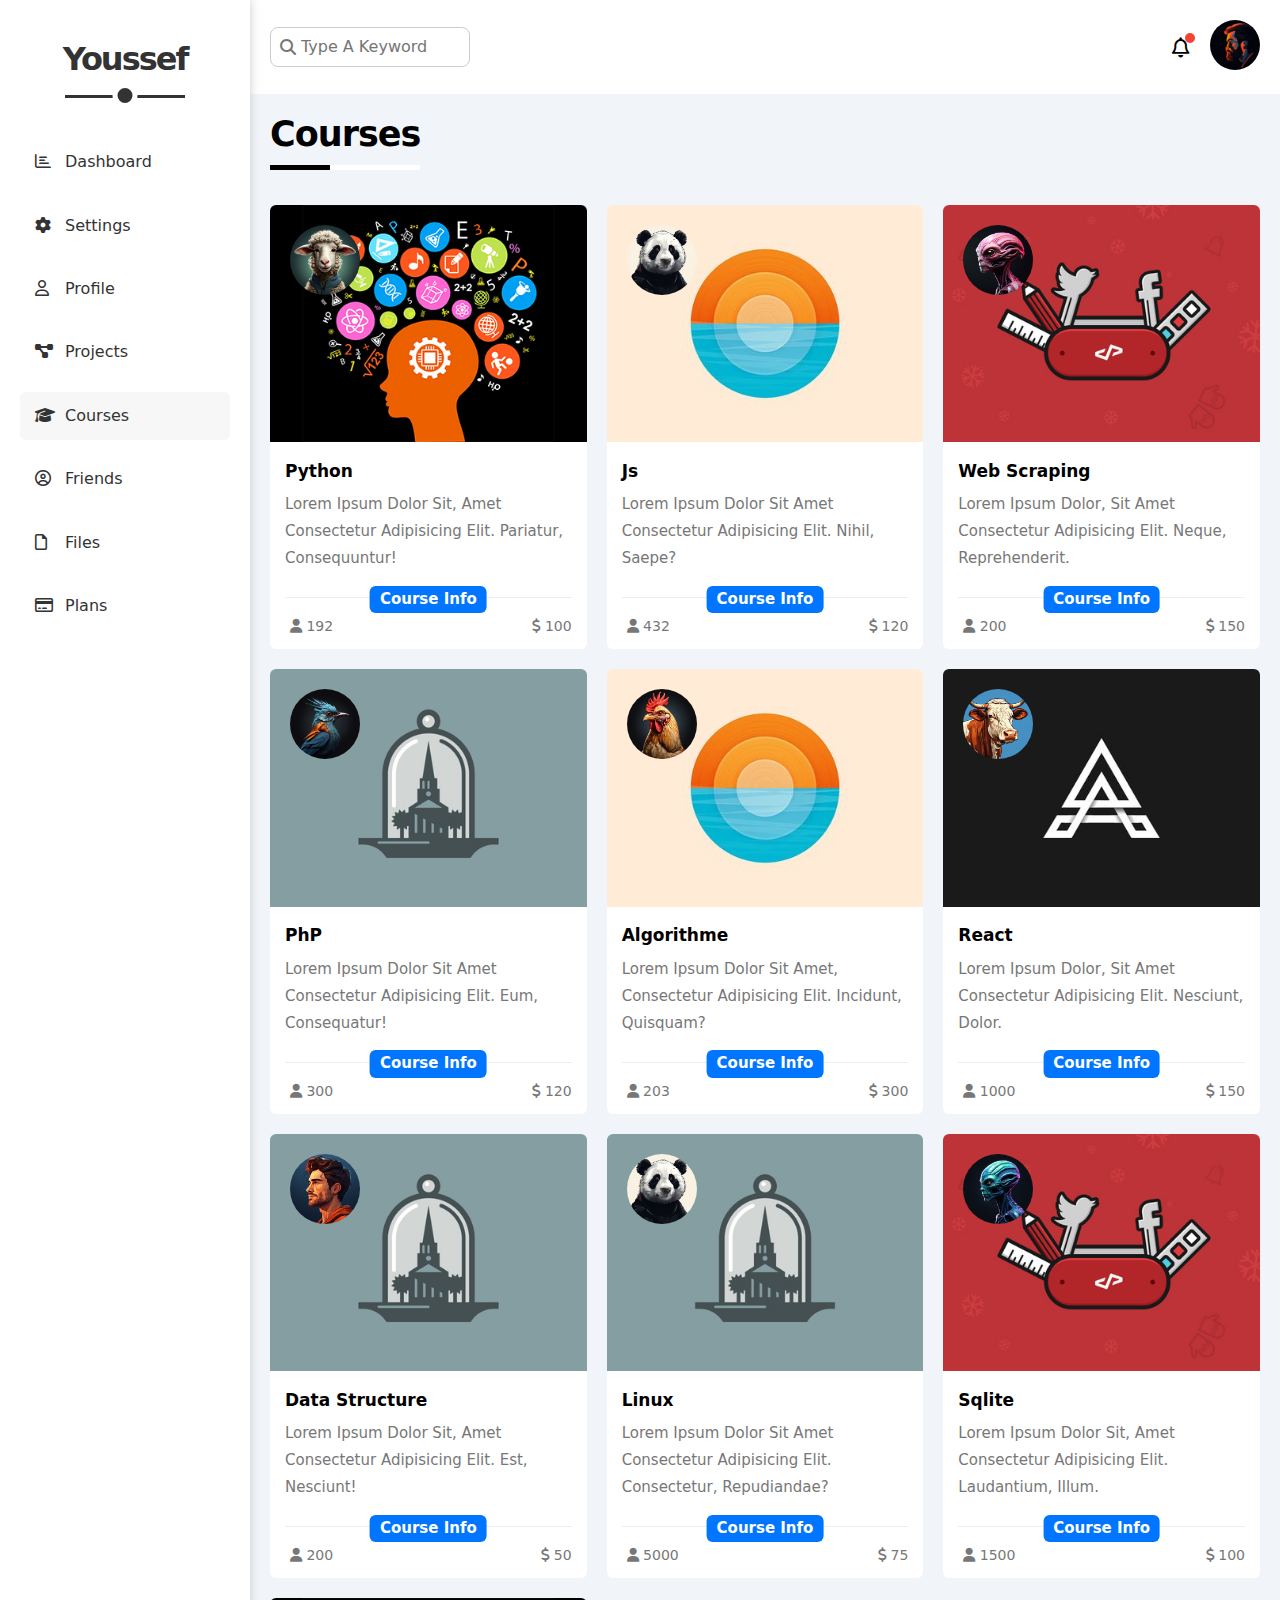
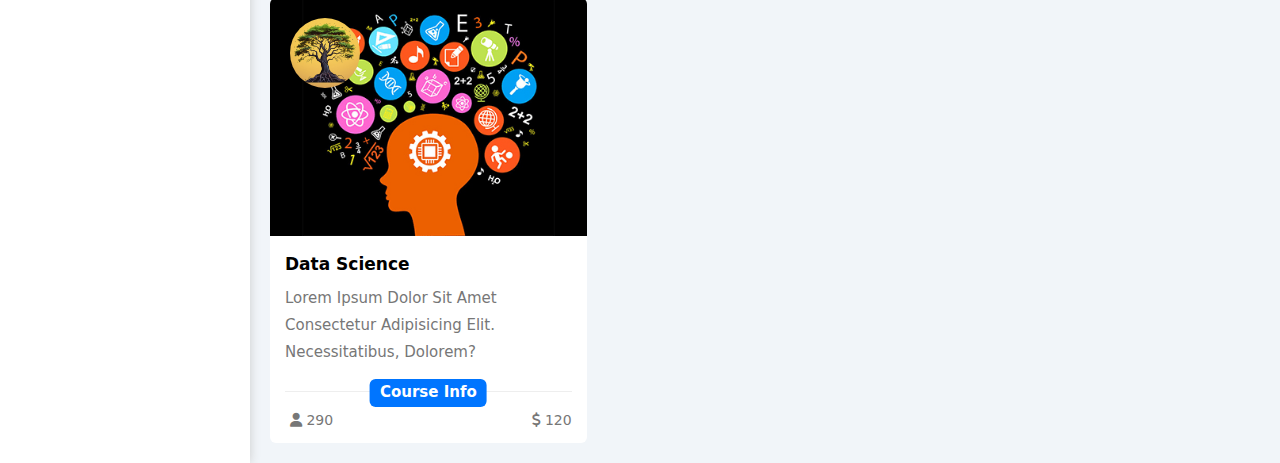
==== commit 7d1ec85a: "fix some bugs and improve the code" ====
--- a/courses.html
+++ b/courses.html
@@ -11,7 +11,7 @@
     <link rel="stylesheet" href="./css/normalize.css">
     <!-- Font Awesome css file  -->
     <link rel="stylesheet" href="./css/all.min.css">
-    <title>Dashboard</title>
+    <title>Courses</title>
 </head>
 <body>
     <div class="page d-flex">
@@ -45,7 +45,7 @@
                 </div>
             </div>
             <!-- End Page header  -->
-            <h1 class="content-title">Settings</h1>
+            <h1 class="content-title">Courses</h1>
             <!-- Start Courses contents -->
             <div class="course-content grid-300 p-20">
                 <div class="card bg-white rad-6 p-relative">
--- a/css/framework.css
+++ b/css/framework.css
@@ -20,6 +20,244 @@
 }
 /* Variables  */
 
+/* Start Components  */
+
+/* Content Title  */
+.content-title {
+    position: relative;
+    text-transform: capitalize;
+    letter-spacing: -1px;
+    font-size: 35px;
+    padding: 20px;
+    margin: 0 0 10px 0;
+}
+.content-title::after {
+    content: "";
+    position: absolute;
+    width: 150px;
+    height: 5px;
+    left: 20px;
+    bottom: 5px;
+    background-image: linear-gradient(90deg, black 40%, white 40%);
+}
+
+/* Grid Disrbuation  */
+@media (min-width:768px) {
+    .grid-400 {
+        display: grid;
+        grid-template-columns: repeat(auto-fill,minmax(400px,1fr));
+        gap: 20px;
+    }
+    .grid-400 > div {
+        margin: 0 !important;
+    }
+}
+@media (min-width:768px) {
+    .grid-300 {
+        display: grid;
+        grid-template-columns: repeat(auto-fill,minmax(300px,1fr));
+        gap: 20px;
+    }
+    .grid-300 > div {
+        margin: 0 !important;
+    }
+}
+/* Buttons  */
+.primary-button {
+    padding: 5px 10px;
+    color: #fff;
+    font-weight: bold;
+    font-size: 15px;
+    border-radius: 6px;
+    text-transform: capitalize;
+    display: flex;
+    justify-content: center;
+    align-items: center;
+    width: fit-content;
+    border: none;
+}
+
+/* seperator border  */
+.sp-border {
+    border-bottom: 1px solid #eee;
+}
+
+/* switch button  */
+.switch-btn {
+    align-self: flex-end;
+}
+.switch-btn input {
+    appearance: none;
+}
+.switch-btn label {
+    position: relative;
+    display: block;
+    width: 70px;
+    height: 30px;
+    border: 1px solid #ccc;
+    border-left: none;
+    border-radius: 16px;
+    overflow: hidden;
+    cursor: pointer;
+}
+.switch-btn label::before {
+    font-family: "Font Awesome 6 Free";
+    content: "\f00d";
+    font-weight: 900;
+    left: 0;
+    position: absolute;
+    width: fit-content;
+    height: 100%;
+    background-color: #ccc;
+    display: flex;
+    align-items: center;
+    padding: 0 10px;
+    border-radius: 16px;
+    color: #fff;
+}
+.switch-btn label::after {
+    position: absolute;
+    font-family: "Font Awesome 6 Free";
+    content: "\f00c";
+    font-weight: 900;
+    width: calc(100%  + 1px);
+    height: calc(100%  + 2px);
+    background-color: var(--blue-color);
+    border-radius: 10px;
+    left: -105%;
+    transition: var(--main-transition);
+    display: flex;
+    align-items: center;
+    justify-content: flex-end;
+    padding: 0 10px 0 0;
+    box-sizing: border-box;
+    color: #fff;
+}
+.switch-btn input:checked + label::after{
+    left: 0;
+}
+
+/* Primary Checkbox  */
+
+.primary-checkbox {
+    display: flex;
+    flex-direction: row-reverse;
+    justify-content: flex-end;
+    align-items: center;
+    user-select: none;
+}
+.primary-checkbox > input {
+    visibility: hidden;
+}
+.primary-checkbox > div {
+    width: 14px;
+    height: 14px;
+    border-radius: 3px;
+    border: 1px solid #aaa;
+    margin-right: 10px;
+    position: relative;
+    transition: .3s;
+}
+.primary-checkbox:hover > div {
+    border: 1px solid var(--blue-color);
+}
+.primary-checkbox > div::before {
+    content: "\f00c";
+    font-family: "Font Awesome 6 Free";
+    font-weight: 900;
+    position: absolute;
+    left: 50%;
+    top: 50%;
+    transform: translate(-50%,-50%) rotate(230deg) scale(0);
+    font-size: 11px;
+    width: 0%;
+    height: 0%;
+    border-radius: 3px;
+    color: #fff;
+    background-color: var(--blue-color);
+    z-index: 2;
+    display: flex;
+    justify-content: center;
+    align-items: center;
+    transition: .3s;
+}
+.primary-checkbox > input:checked + div::before {
+    width: 100%;
+    height: 100%;
+    transform: translate(-50%,-50%) rotate(0deg) scale(1);
+    border: 1px solid var(--blue-color);
+}
+
+/* Circle Checkbox  */
+
+.primary-radio {
+    display: flex;
+    flex-direction: row-reverse;
+    justify-content: flex-end;
+    align-items: center;
+    user-select: none;
+}
+.primary-radio > input {
+    visibility: hidden;
+}
+.primary-radio > div {
+    width: 20px;
+    height: 20px;
+    border-radius: 50%;
+    border: 2px solid #aaa;
+    margin-right: 10px;
+    position: relative;
+    transition: .3s;
+}
+.primary-radio > div::before {
+    content: "";
+    position: absolute;
+    left: 50%;
+    top: 50%;
+    transform: translate(-50%,-50%);
+    font-size: 11px;
+    width: 0%;
+    height: 0%;
+    border-radius: 50%;
+    color: #fff;
+    background-color: var(--blue-color);
+    z-index: 2;
+    display: flex;
+    opacity: 0;
+    justify-content: center;
+    align-items: center;
+    transition: .3s;
+}
+.primary-radio > input:checked + div {
+    border: 2px solid var(--blue-color);
+}
+.primary-radio > input:checked + div::before {
+    width: 10px;
+    height: 10px;
+    opacity: 1;
+}
+
+/* pro radio button  */
+.pro-radio > input[type = "radio"]{
+    display: none;
+}
+.pro-radio > div{
+    display: flex;
+    flex-direction: column;
+    align-items: center;
+    gap: 10px;
+    border: 2px solid #eee;
+    padding: 20px;
+    border-radius: 8px;
+    transition: .3s;
+}
+.pro-radio > input[type = "radio"]:checked + div {
+    border-color: var(--blue-color);
+    color: var(--blue-color);
+}
+
+/* End Components  */
+
 /* Start box  */
 .d-block {
     display: block;
@@ -273,6 +511,9 @@
 .pl-25 {
     padding-left: 25px;
 }
+.m-auto {
+    margin: auto;
+}
 .m-0 {
     margin: 0;
 }
@@ -353,6 +594,11 @@
 }
 .p-absolute {
     position: absolute;
+}
+.position-c {
+    left: 50%;
+    top: 50%;
+    transform: translate(-50%,-50%);
 }
 .v-center {
     top: 50%;
@@ -480,244 +726,3 @@
 }
 /* End State  */
 
-/* Start Components  */
-
-/* Content Title  */
-.content-title {
-    position: relative;
-    text-transform: capitalize;
-    letter-spacing: -1px;
-    font-size: 35px;
-    padding: 20px;
-    margin: 0 0 10px 0;
-}
-.content-title::after {
-    content: "";
-    position: absolute;
-    width: 150px;
-    height: 5px;
-    left: 20px;
-    bottom: 5px;
-    background-image: linear-gradient(90deg, black 40%, white 40%);
-}
-
-/* Grid Disrbuation  */
-@media (min-width:768px) {
-    .grid-400 {
-        display: grid;
-        grid-template-columns: repeat(auto-fill,minmax(400px,1fr));
-        gap: 20px;
-    }
-    .grid-400 > div {
-        margin: 0 !important;
-    }
-}
-@media (min-width:768px) {
-    .grid-300 {
-        display: grid;
-        grid-template-columns: repeat(auto-fill,minmax(300px,1fr));
-        gap: 20px;
-    }
-    .grid-300 > div {
-        margin: 0 !important;
-    }
-}
-/* Buttons  */
-.primary-button {
-    padding: 5px 10px;
-    color: #fff;
-    font-weight: bold;
-    font-size: 15px;
-    border-radius: 6px;
-    text-transform: capitalize;
-    display: flex;
-    justify-content: center;
-    align-items: center;
-    width: fit-content;
-    border: none;
-}
-
-/* seperator border  */
-.sp-border {
-    border-bottom: 1px solid #eee;
-}
-
-/* switch button  */
-.switch-btn {
-    align-self: flex-end;
-}
-.switch-btn input {
-    appearance: none;
-}
-.switch-btn label {
-    position: relative;
-    display: block;
-    width: 70px;
-    height: 30px;
-    border: 1px solid #ccc;
-    border-left: none;
-    border-radius: 16px;
-    overflow: hidden;
-    cursor: pointer;
-}
-.switch-btn label::before {
-    font-family: "Font Awesome 6 Free";
-    content: "\f00d";
-    font-weight: 900;
-    left: 0;
-    position: absolute;
-    width: fit-content;
-    height: 100%;
-    background-color: #ccc;
-    display: flex;
-    align-items: center;
-    padding: 0 10px;
-    border-radius: 16px;
-    color: #fff;
-}
-.switch-btn label::after {
-    position: absolute;
-    font-family: "Font Awesome 6 Free";
-    content: "\f00c";
-    font-weight: 900;
-    width: calc(100%  + 1px);
-    height: calc(100%  + 2px);
-    background-color: var(--blue-color);
-    border-radius: 10px;
-    left: -101%;
-    transition: var(--main-transition);
-    display: flex;
-    align-items: center;
-    justify-content: flex-end;
-    padding: 0 10px 0 0;
-    box-sizing: border-box;
-    color: #fff;
-}
-.switch-btn input:checked + label::after{
-    left: 0;
-}
-
-/* Primary Checkbox  */
-
-.primary-checkbox {
-    display: flex;
-    flex-direction: row-reverse;
-    justify-content: flex-end;
-    align-items: center;
-    user-select: none;
-}
-.primary-checkbox > input {
-    visibility: hidden;
-}
-.primary-checkbox > div {
-    width: 14px;
-    height: 14px;
-    border-radius: 3px;
-    border: 1px solid #aaa;
-    margin-right: 10px;
-    position: relative;
-    transition: .3s;
-}
-.primary-checkbox:hover > div {
-    border: 1px solid var(--blue-color);
-}
-.primary-checkbox > div::before {
-    content: "\f00c";
-    font-family: "Font Awesome 6 Free";
-    font-weight: 900;
-    position: absolute;
-    left: 50%;
-    top: 50%;
-    transform: translate(-50%,-50%) rotate(230deg);
-    font-size: 11px;
-    width: 0%;
-    height: 0%;
-    border-radius: 3px;
-    color: #fff;
-    background-color: var(--blue-color);
-    z-index: 2;
-    display: flex;
-    opacity: 0;
-    justify-content: center;
-    align-items: center;
-    transition: .3s;
-}
-.primary-checkbox > input:checked + div::before {
-    width: 100%;
-    height: 100%;
-    opacity: 1;
-    transform: translate(-50%,-50%) rotate(0deg);
-    border: 1px solid var(--blue-color);
-}
-
-/* Circle Checkbox  */
-
-.primary-radio {
-    display: flex;
-    flex-direction: row-reverse;
-    justify-content: flex-end;
-    align-items: center;
-    user-select: none;
-}
-.primary-radio > input {
-    visibility: hidden;
-}
-.primary-radio > div {
-    width: 20px;
-    height: 20px;
-    border-radius: 50%;
-    border: 2px solid #aaa;
-    margin-right: 10px;
-    position: relative;
-    transition: .3s;
-}
-.primary-radio > div::before {
-    content: "";
-    position: absolute;
-    left: 50%;
-    top: 50%;
-    transform: translate(-50%,-50%);
-    font-size: 11px;
-    width: 0%;
-    height: 0%;
-    border-radius: 50%;
-    color: #fff;
-    background-color: var(--blue-color);
-    z-index: 2;
-    display: flex;
-    opacity: 0;
-    justify-content: center;
-    align-items: center;
-    transition: .3s;
-}
-.primary-radio > input:checked + div {
-    border: 2px solid var(--blue-color);
-}
-.primary-radio > input:checked + div::before {
-    width: 60%;
-    height: 60%;
-    opacity: 1;
-    transform: translate(-50%,-50%);
-}
-
-/* pro radio button  */
-.pro-radio > input[type = "radio"]{
-    display: none;
-}
-.pro-radio > div{
-    display: flex;
-    flex-direction: column;
-    align-items: center;
-    gap: 10px;
-    border: 2px solid #eee;
-    padding: 20px;
-    border-radius: 8px;
-    transition: .3s;
-}
-.pro-radio > input[type = "radio"]:checked + div {
-    border-color: var(--blue-color);
-    color: var(--blue-color);
-}
-
-/* End Components  */
-
--- a/css/dashboard.css
+++ b/css/dashboard.css
@@ -866,4 +866,39 @@
     margin-bottom: 20px;
     overflow: hidden;
 }
-/* End Css for Courses  */+/* End Css for Courses  */
+
+/* Start Css for Friends  */
+
+.friends-content .card{
+    margin-bottom: 20px;
+    overflow: hidden;
+}
+
+.friends-content .card .contact .icon{
+    transition: var(--main-transition);
+}
+
+.friends-content .card .contact .icon:hover{
+    background-color: var(--blue-color);
+}
+
+.friends-content .card .contact .icon i {
+    transition: var(--main-transition);
+}
+
+.friends-content .card .contact .icon:hover i{
+    color: #fff;
+}
+
+.friends-content .card .achivements h1 {
+    opacity: .5;
+    transition: var(--main-transition);
+    user-select: none;
+}
+
+.friends-content .card .achivements h1:hover {
+    opacity: 1;
+}
+
+/* End Css for Friends  */